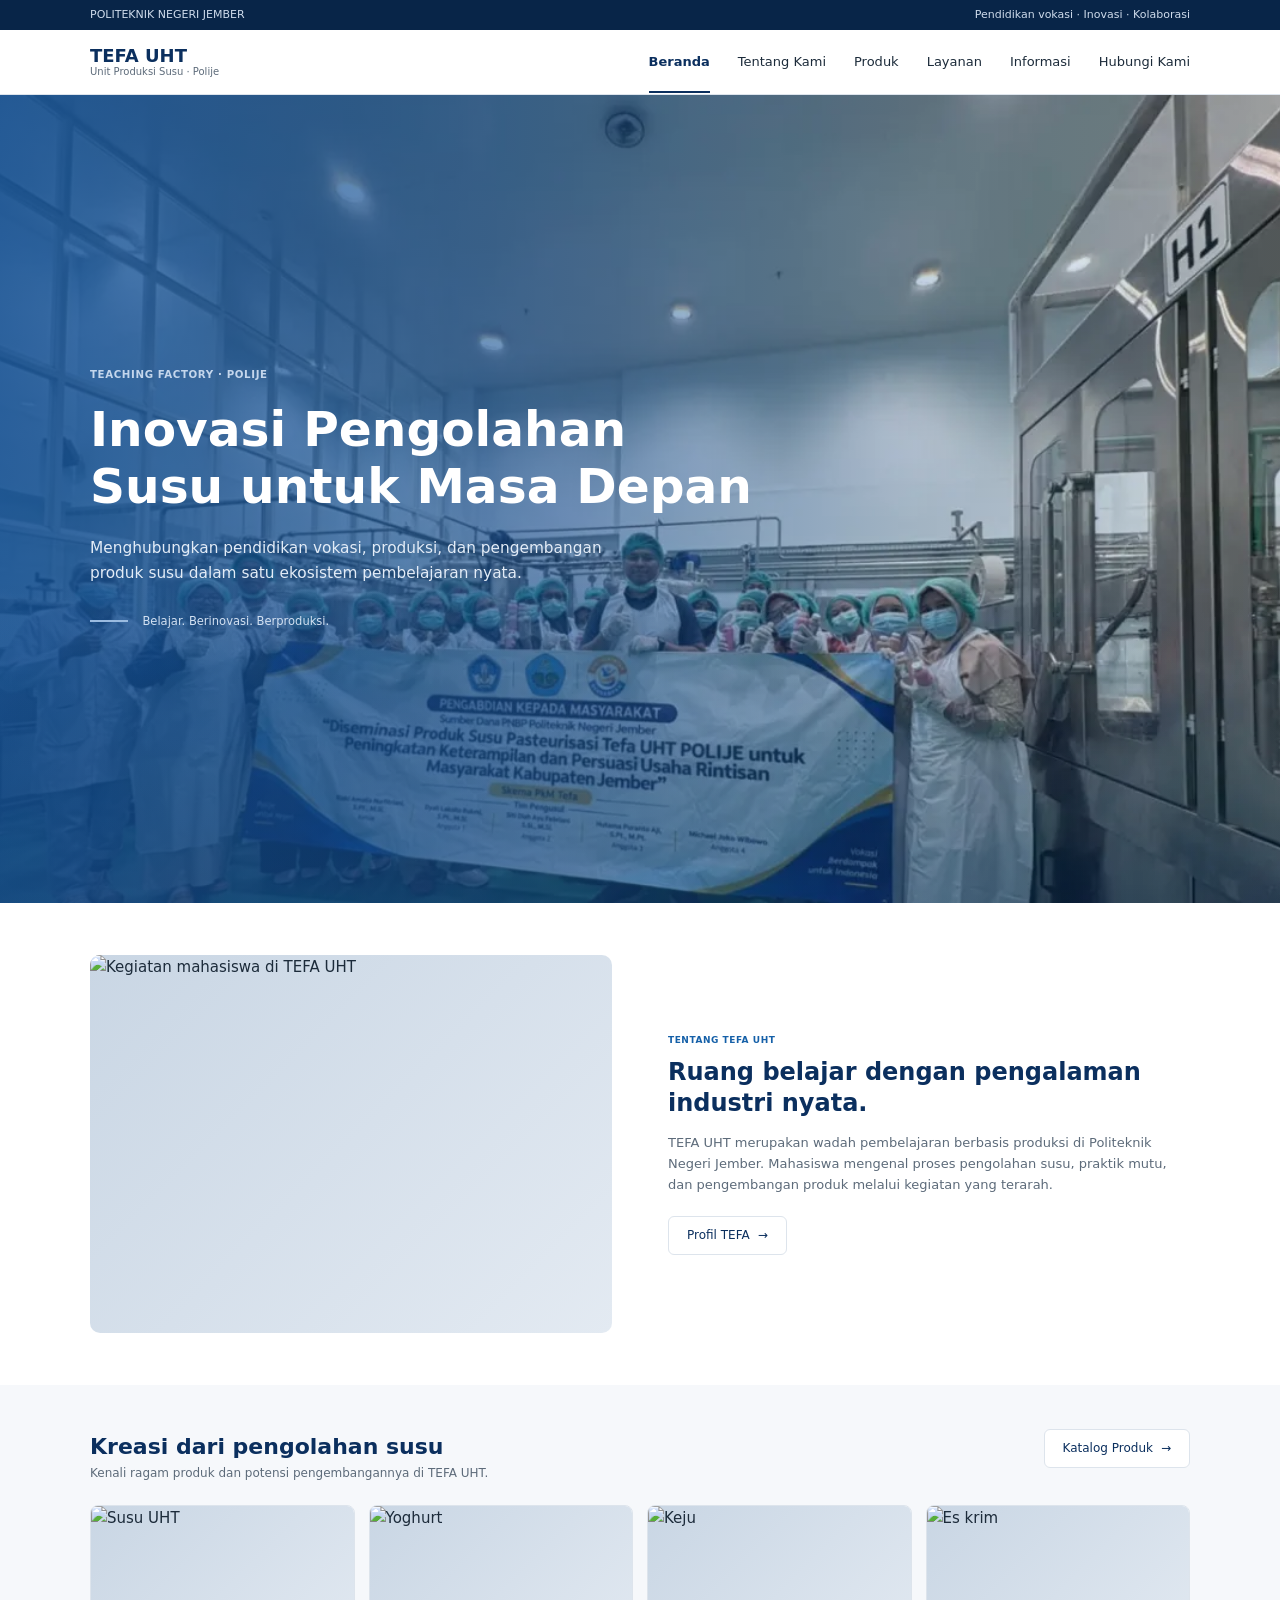
==== index.html @ 41a3616c "update" ====
<!DOCTYPE html>
<html lang="id">
<head>
  <meta charset="UTF-8">
  <meta http-equiv="refresh" content="0; url=Beranda.html">
  <title>TEFA UHT</title>
</head>
<body>
  <a href="Beranda.html">Buka TEFA UHT</a>
</body>
</html>
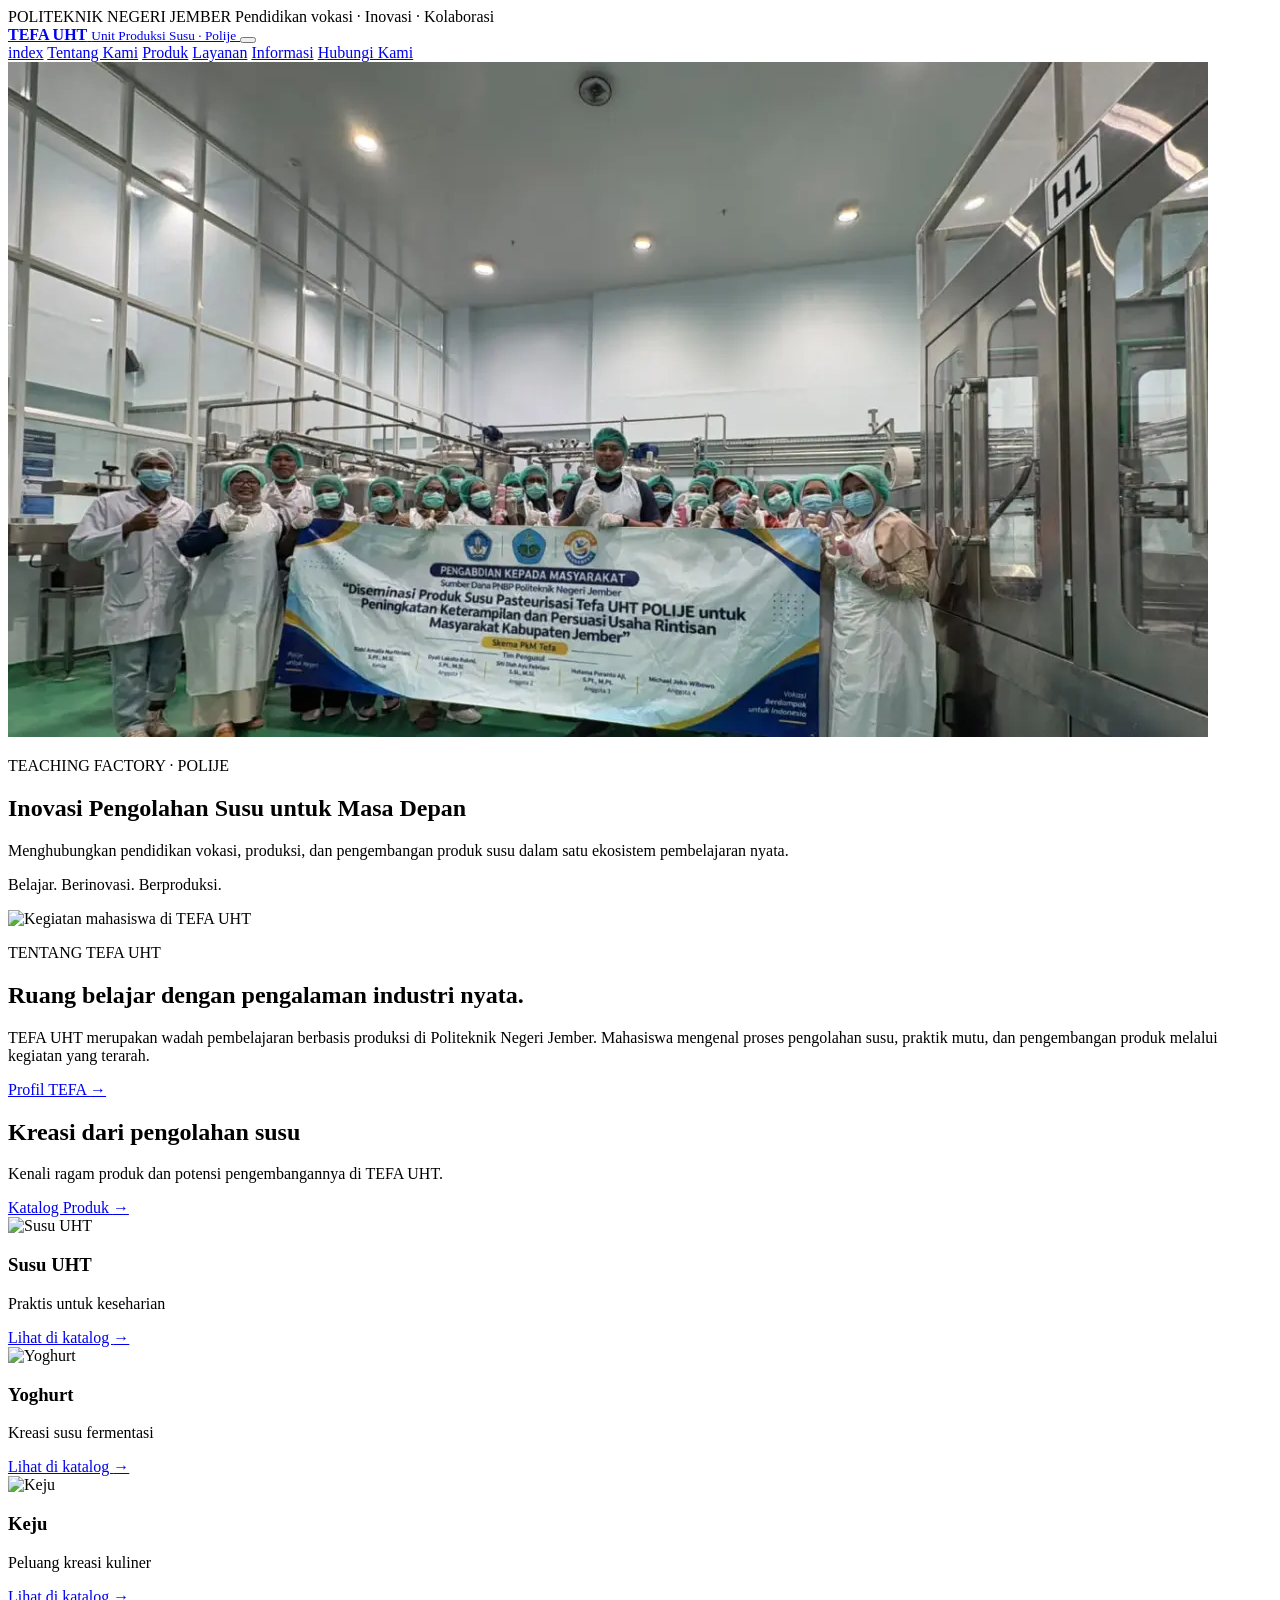
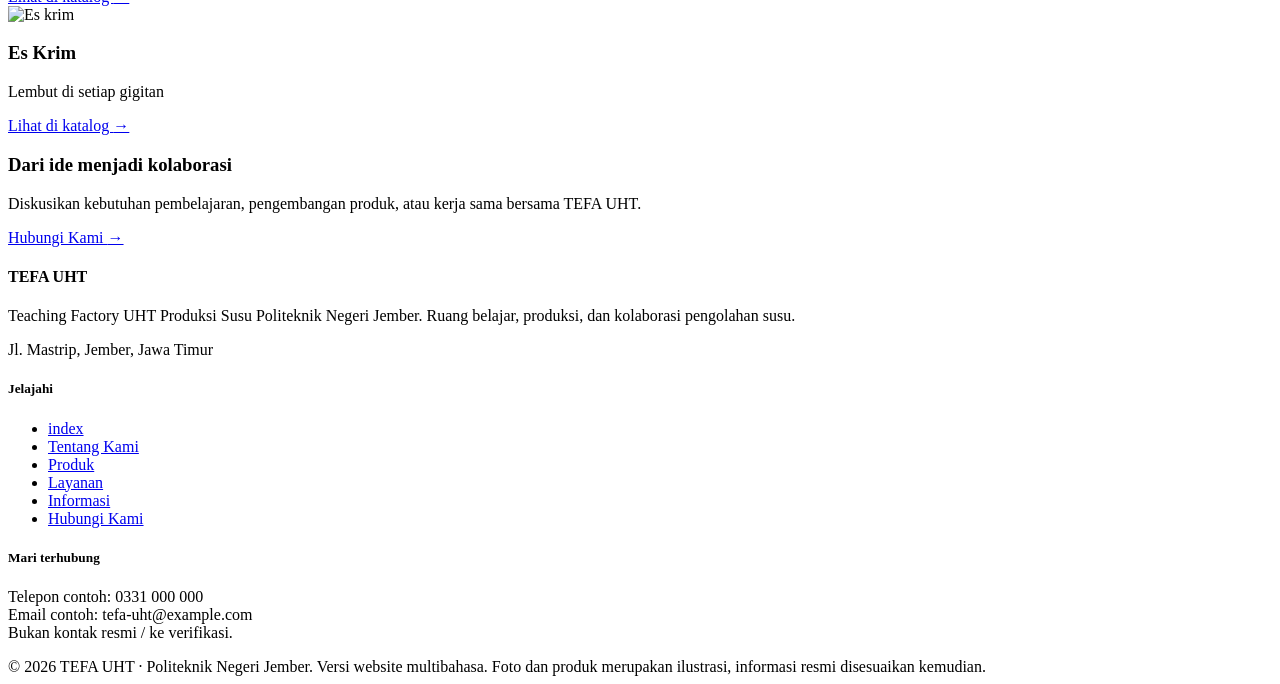
==== commit 48d034f0: "beranda to index" ====
--- a/index.html
+++ b/index.html
@@ -2,10 +2,185 @@
 <html lang="id">
 <head>
   <meta charset="UTF-8">
-  <meta http-equiv="refresh" content="0; url=Beranda.html">
-  <title>TEFA UHT</title>
+  <meta name="viewport" content="width=device-width, initial-scale=1.0">
+  <title>UHUYYY UHT</title>
+
+  <link rel="stylesheet" href="index.css">
 </head>
+
 <body>
-  <a href="Beranda.html">Buka TEFA UHT</a>
+  <!-- ===== TOP BAR: strip tipis biru tua paling atas ===== -->
+  <div class="topbar">
+    <div class="container topbar__inner">
+      <span>POLITEKNIK NEGERI JEMBER</span>
+      <span>Pendidikan vokasi · Inovasi · Kolaborasi</span>
+    </div>
+  </div>
+
+  <!-- ===== NAVBAR: logo + menu navigasi ===== -->
+  <header class="navbar">
+    <div class="container navbar__inner">
+
+      <!-- Logo; diklik kembali ke index -->
+      <a href="index.html" class="logo">
+        <strong>TEFA UHT</strong>
+        <small>Unit Produksi Susu · Polije</small>
+      </a>
+
+      <!-- Tombol hamburger (hanya tampil di HP); dikontrol script.js lewat id="navToggle" -->
+      <button class="nav-toggle" id="navToggle" aria-label="Buka menu" aria-expanded="false">
+        <span></span><span></span><span></span>
+      </button>
+
+      <!-- Menu navigasi; class "active" = halaman yang sedang dibuka -->
+      <nav class="nav" id="nav">
+        <a href="index.html" class="active">index</a>
+        <a href="tentang.html">Tentang Kami</a>
+        <a href="produk.html">Produk</a>
+        <a href="layanan.html">Layanan</a>
+        <a href="informasi.html">Informasi</a>
+        <a href="hubungi.html">Hubungi Kami</a>
+      </nav>
+    </div>
+  </header>
+
+  <main>
+
+    <!-- ===== HERO: banner dengan foto latar penuh + teks di atasnya ===== -->
+    <section class="hero">
+      <!-- Foto latar: dipasang memenuhi seluruh banner; alt = teks pengganti jika gambar gagal dimuat -->
+      <img class="hero__bg" src="foto/BANNER.webp" alt="Mesin pengolahan susu di TEFA UHT">
+      <!-- Lapisan warna biru transparan di atas foto agar teks putih mudah dibaca -->
+      <div class="hero__overlay"></div>
+
+      <!-- Teks hero (posisinya di atas foto dan overlay) -->
+      <div class="container hero__content">
+        <p class="eyebrow eyebrow--light">TEACHING FACTORY · POLIJE</p>
+        <!-- <h1> = judul utama halaman -->
+        <h1>Inovasi Pengolahan Susu untuk Masa Depan</h1>
+        <p class="hero__desc">Menghubungkan pendidikan vokasi, produksi, dan pengembangan produk susu dalam satu ekosistem pembelajaran nyata.</p>
+        <!-- <span class="line"> = garis kecil dekoratif di kiri tagline -->
+        <p class="hero__tagline"><span class="line"></span>Belajar. Berinovasi. Berproduksi.</p>
+      </div>
+    </section>
+
+    <!-- ===== TENTANG: foto kiri, penjelasan kanan ===== -->
+    <section class="about container">
+      <!-- Foto kegiatan dengan sudut membulat -->
+      <div class="img-box about__img"><img src="img/tentang.jpg" alt="Kegiatan mahasiswa di TEFA UHT"></div>
+      <div class="about__text">
+        <p class="eyebrow">TENTANG TEFA UHT</p>
+        <h2>Ruang belajar dengan pengalaman industri nyata.</h2>
+        <p>TEFA UHT merupakan wadah pembelajaran berbasis produksi di Politeknik Negeri Jember. Mahasiswa mengenal proses pengolahan susu, praktik mutu, dan pengembangan produk melalui kegiatan yang terarah.</p>
+        <!-- Link bergaya tombol (class "btn"); "arrow" = ikon panah -->
+        <a href="tentang.html" class="btn btn--outline">Profil TEFA <span class="arrow">→</span></a>
+      </div>
+    </section>
+
+    <!-- ===== PRODUK: 4 kartu produk ===== -->
+    <section class="products">
+      <div class="container">
+
+        <!-- Judul bagian + tombol katalog -->
+        <div class="products__head">
+          <div>
+            <h2>Kreasi dari pengolahan susu</h2>
+            <p>Kenali ragam produk dan potensi pengembangannya di TEFA UHT.</p>
+          </div>
+          <a href="produk.html" class="btn btn--outline">Katalog Produk <span class="arrow">→</span></a>
+        </div>
+
+        <!-- Wadah kartu (4 kolom dengan CSS Grid) -->
+        <div class="cards">
+
+          <!-- <article> = satu kartu produk yang berdiri sendiri -->
+          <article class="card">
+            <div class="img-box card__img"><img src="img/susu.jpg" alt="Susu UHT"></div>
+            <div class="card__body">
+              <h3>Susu UHT</h3>
+              <p>Praktis untuk keseharian</p>
+              <!-- Tanda # mengarah ke bagian tertentu di halaman produk -->
+              <a href="produk.html#susu-uht">Lihat di katalog <span class="arrow">→</span></a>
+            </div>
+          </article>
+
+          <article class="card">
+            <div class="img-box card__img"><img src="img/yoghurt.jpg" alt="Yoghurt"></div>
+            <div class="card__body">
+              <h3>Yoghurt</h3>
+              <p>Kreasi susu fermentasi</p>
+              <a href="produk.html#yoghurt">Lihat di katalog <span class="arrow">→</span></a>
+            </div>
+          </article>
+
+          <article class="card">
+            <div class="img-box card__img"><img src="img/keju.jpg" alt="Keju"></div>
+            <div class="card__body">
+              <h3>Keju</h3>
+              <p>Peluang kreasi kuliner</p>
+              <a href="produk.html#keju">Lihat di katalog <span class="arrow">→</span></a>
+            </div>
+          </article>
+
+          <article class="card">
+            <div class="img-box card__img"><img src="img/eskrim.jpg" alt="Es krim"></div>
+            <div class="card__body">
+              <h3>Es Krim</h3>
+              <p>Lembut di setiap gigitan</p>
+              <a href="produk.html#es-krim">Lihat di katalog <span class="arrow">→</span></a>
+            </div>
+          </article>
+        </div>
+      </div>
+    </section>
+
+    <!-- ===== CTA: banner ajakan berkolaborasi ===== -->
+    <section class="container cta-wrap">
+      <div class="cta">
+        <div>
+          <h3>Dari ide menjadi kolaborasi</h3>
+          <p>Diskusikan kebutuhan pembelajaran, pengembangan produk, atau kerja sama bersama TEFA UHT.</p>
+        </div>
+        <a href="hubungi.html" class="btn btn--primary">Hubungi Kami <span class="arrow">→</span></a>
+      </div>
+    </section>
+  </main>
+
+  <!-- ===== FOOTER: bagian bawah berlatar biru tua (3 kolom) ===== -->
+  <footer class="footer">
+    <div class="container footer__grid">
+
+      <!-- Kolom 1: profil & alamat -->
+      <div class="footer__brand">
+        <h4>TEFA UHT</h4>
+        <p>Teaching Factory UHT Produksi Susu Politeknik Negeri Jember. Ruang belajar, produksi, dan kolaborasi pengolahan susu.</p>
+        <p class="footer__addr">Jl. Mastrip, Jember, Jawa Timur</p>
+      </div>
+
+      <!-- Kolom 2: daftar link (<ul> = daftar, <li> = item) -->
+      <div>
+        <h5>Jelajahi</h5>
+        <ul class="footer__links">
+          <li><a href="index.html">index</a></li>
+          <li><a href="tentang.html">Tentang Kami</a></li>
+          <li><a href="produk.html">Produk</a></li>
+          <li><a href="layanan.html">Layanan</a></li>
+          <li><a href="informasi.html">Informasi</a></li>
+          <li><a href="hubungi.html">Hubungi Kami</a></li>
+        </ul>
+      </div>
+
+      <!-- Kolom 3: kontak; <br> = pindah baris -->
+      <div>
+        <h5>Mari terhubung</h5>
+        <p class="footer__contact">Telepon contoh: 0331 000 000<br>Email contoh: tefa-uht@example.com<br>Bukan kontak resmi / ke verifikasi.</p>
+      </div>
+    </div>
+    <div class="container footer__bottom">
+      © <span id="year">2026</span> TEFA UHT · Politeknik Negeri Jember. Versi website multibahasa. Foto dan produk merupakan ilustrasi, informasi resmi disesuaikan kemudian.
+    </div>
+  </footer>
+
+  <script src="index.js"></script>
 </body>
 </html>
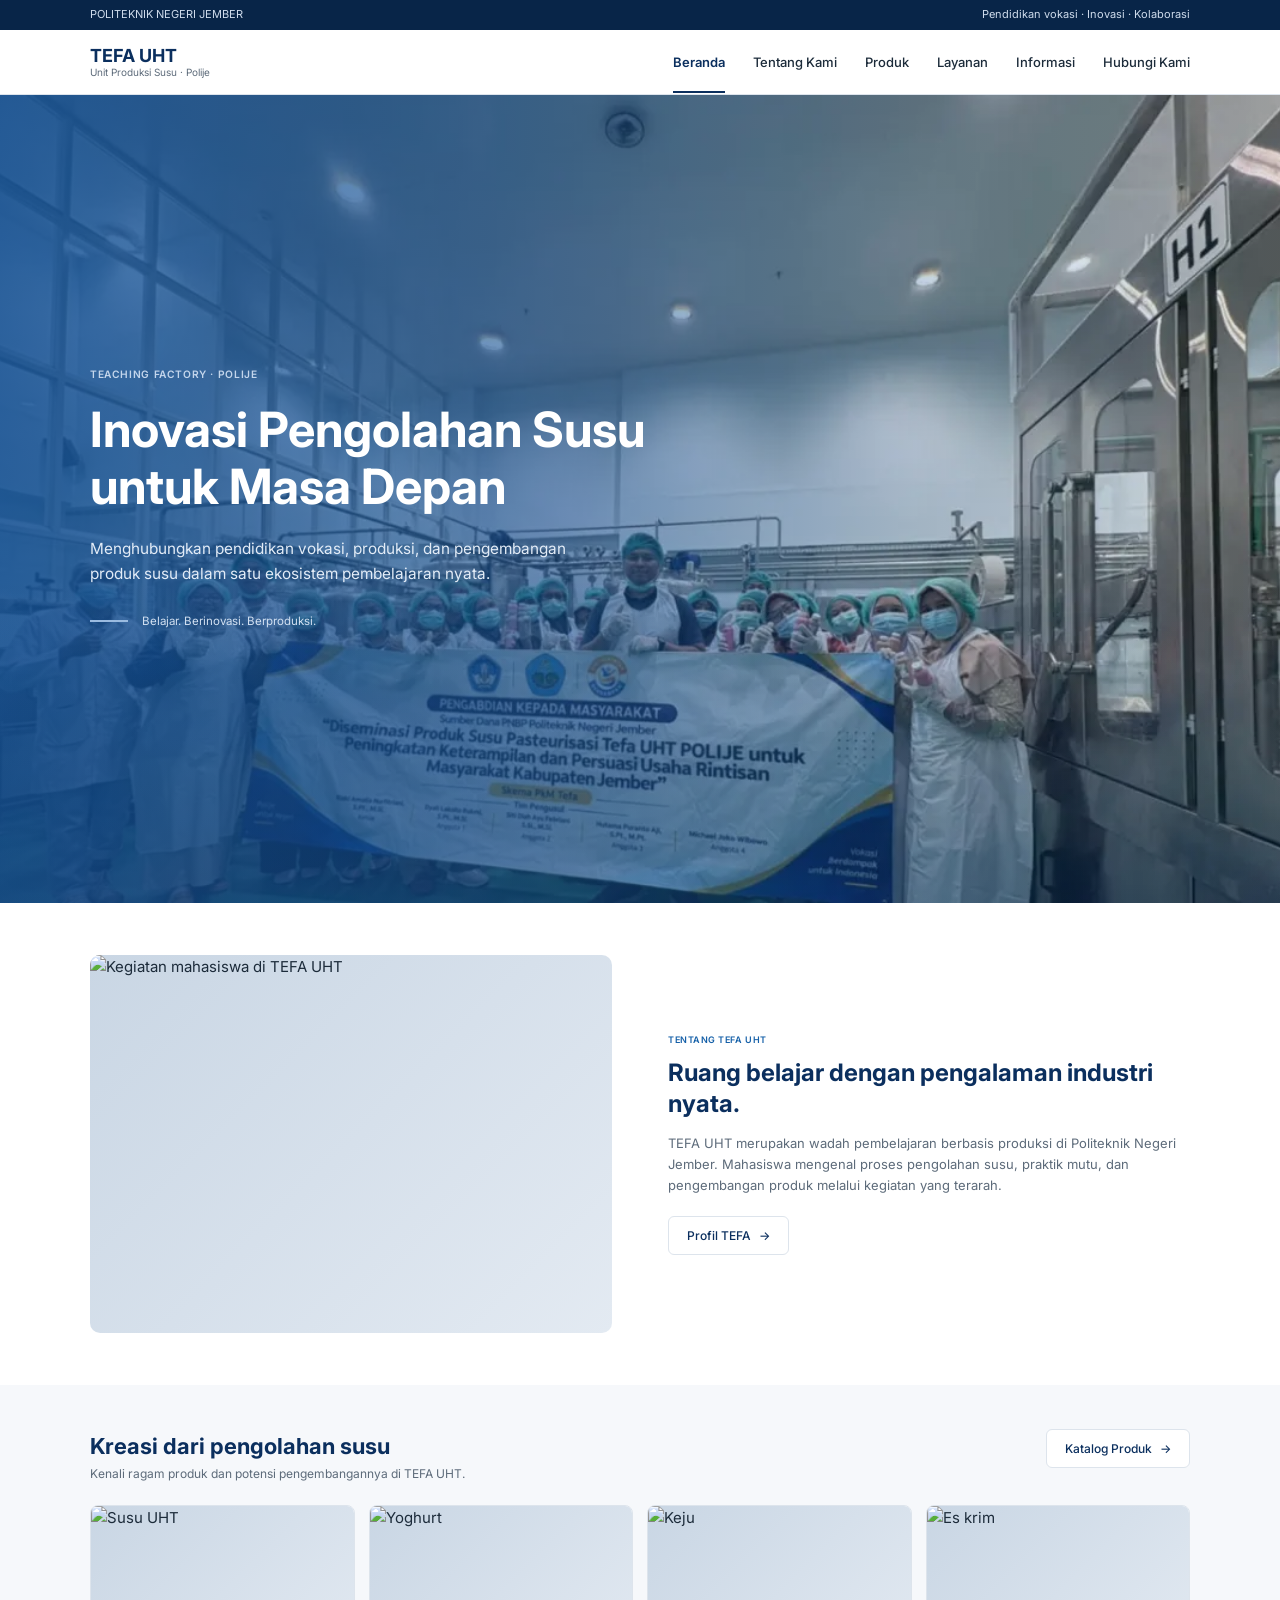
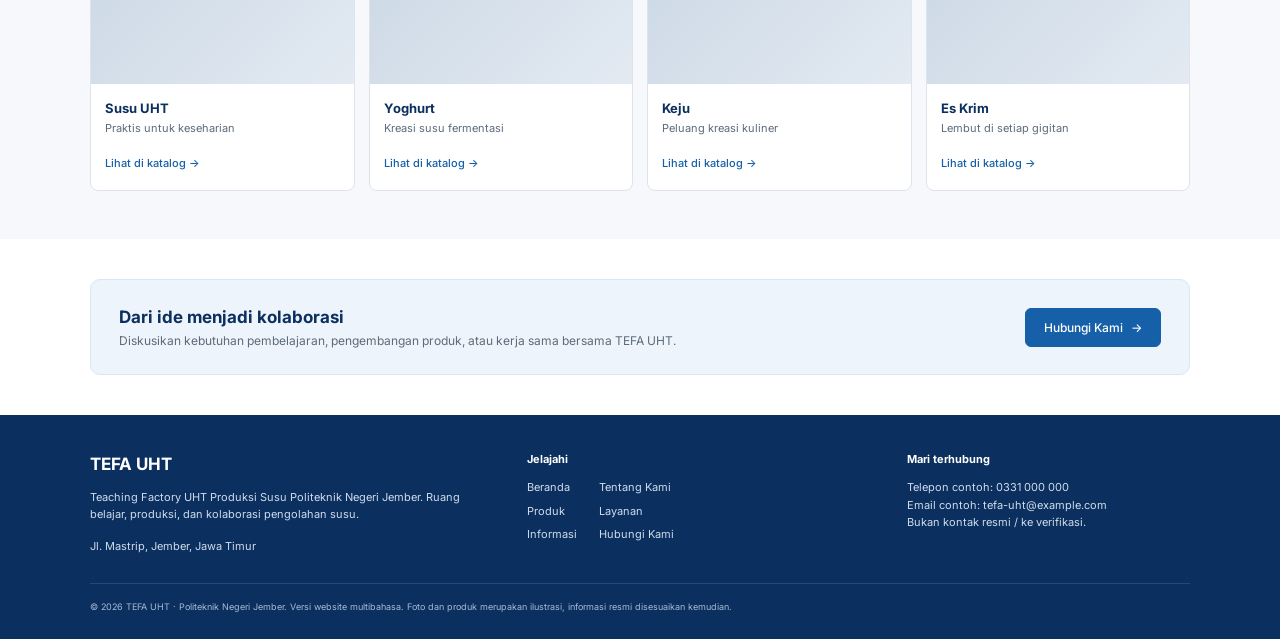
==== commit 1bb40eb0: "beranda" ====
--- a/index.html
+++ b/index.html
@@ -2,185 +2,10 @@
 <html lang="id">
 <head>
   <meta charset="UTF-8">
-  <meta name="viewport" content="width=device-width, initial-scale=1.0">
-  <title>UHUYYY UHT</title>
-
-  <link rel="stylesheet" href="index.css">
+  <meta http-equiv="refresh" content="0; url=Beranda.html">
+  <title>TEFA UHT</title>
 </head>
-
 <body>
-  <!-- ===== TOP BAR: strip tipis biru tua paling atas ===== -->
-  <div class="topbar">
-    <div class="container topbar__inner">
-      <span>POLITEKNIK NEGERI JEMBER</span>
-      <span>Pendidikan vokasi · Inovasi · Kolaborasi</span>
-    </div>
-  </div>
-
-  <!-- ===== NAVBAR: logo + menu navigasi ===== -->
-  <header class="navbar">
-    <div class="container navbar__inner">
-
-      <!-- Logo; diklik kembali ke index -->
-      <a href="index.html" class="logo">
-        <strong>TEFA UHT</strong>
-        <small>Unit Produksi Susu · Polije</small>
-      </a>
-
-      <!-- Tombol hamburger (hanya tampil di HP); dikontrol script.js lewat id="navToggle" -->
-      <button class="nav-toggle" id="navToggle" aria-label="Buka menu" aria-expanded="false">
-        <span></span><span></span><span></span>
-      </button>
-
-      <!-- Menu navigasi; class "active" = halaman yang sedang dibuka -->
-      <nav class="nav" id="nav">
-        <a href="index.html" class="active">index</a>
-        <a href="tentang.html">Tentang Kami</a>
-        <a href="produk.html">Produk</a>
-        <a href="layanan.html">Layanan</a>
-        <a href="informasi.html">Informasi</a>
-        <a href="hubungi.html">Hubungi Kami</a>
-      </nav>
-    </div>
-  </header>
-
-  <main>
-
-    <!-- ===== HERO: banner dengan foto latar penuh + teks di atasnya ===== -->
-    <section class="hero">
-      <!-- Foto latar: dipasang memenuhi seluruh banner; alt = teks pengganti jika gambar gagal dimuat -->
-      <img class="hero__bg" src="foto/BANNER.webp" alt="Mesin pengolahan susu di TEFA UHT">
-      <!-- Lapisan warna biru transparan di atas foto agar teks putih mudah dibaca -->
-      <div class="hero__overlay"></div>
-
-      <!-- Teks hero (posisinya di atas foto dan overlay) -->
-      <div class="container hero__content">
-        <p class="eyebrow eyebrow--light">TEACHING FACTORY · POLIJE</p>
-        <!-- <h1> = judul utama halaman -->
-        <h1>Inovasi Pengolahan Susu untuk Masa Depan</h1>
-        <p class="hero__desc">Menghubungkan pendidikan vokasi, produksi, dan pengembangan produk susu dalam satu ekosistem pembelajaran nyata.</p>
-        <!-- <span class="line"> = garis kecil dekoratif di kiri tagline -->
-        <p class="hero__tagline"><span class="line"></span>Belajar. Berinovasi. Berproduksi.</p>
-      </div>
-    </section>
-
-    <!-- ===== TENTANG: foto kiri, penjelasan kanan ===== -->
-    <section class="about container">
-      <!-- Foto kegiatan dengan sudut membulat -->
-      <div class="img-box about__img"><img src="img/tentang.jpg" alt="Kegiatan mahasiswa di TEFA UHT"></div>
-      <div class="about__text">
-        <p class="eyebrow">TENTANG TEFA UHT</p>
-        <h2>Ruang belajar dengan pengalaman industri nyata.</h2>
-        <p>TEFA UHT merupakan wadah pembelajaran berbasis produksi di Politeknik Negeri Jember. Mahasiswa mengenal proses pengolahan susu, praktik mutu, dan pengembangan produk melalui kegiatan yang terarah.</p>
-        <!-- Link bergaya tombol (class "btn"); "arrow" = ikon panah -->
-        <a href="tentang.html" class="btn btn--outline">Profil TEFA <span class="arrow">→</span></a>
-      </div>
-    </section>
-
-    <!-- ===== PRODUK: 4 kartu produk ===== -->
-    <section class="products">
-      <div class="container">
-
-        <!-- Judul bagian + tombol katalog -->
-        <div class="products__head">
-          <div>
-            <h2>Kreasi dari pengolahan susu</h2>
-            <p>Kenali ragam produk dan potensi pengembangannya di TEFA UHT.</p>
-          </div>
-          <a href="produk.html" class="btn btn--outline">Katalog Produk <span class="arrow">→</span></a>
-        </div>
-
-        <!-- Wadah kartu (4 kolom dengan CSS Grid) -->
-        <div class="cards">
-
-          <!-- <article> = satu kartu produk yang berdiri sendiri -->
-          <article class="card">
-            <div class="img-box card__img"><img src="img/susu.jpg" alt="Susu UHT"></div>
-            <div class="card__body">
-              <h3>Susu UHT</h3>
-              <p>Praktis untuk keseharian</p>
-              <!-- Tanda # mengarah ke bagian tertentu di halaman produk -->
-              <a href="produk.html#susu-uht">Lihat di katalog <span class="arrow">→</span></a>
-            </div>
-          </article>
-
-          <article class="card">
-            <div class="img-box card__img"><img src="img/yoghurt.jpg" alt="Yoghurt"></div>
-            <div class="card__body">
-              <h3>Yoghurt</h3>
-              <p>Kreasi susu fermentasi</p>
-              <a href="produk.html#yoghurt">Lihat di katalog <span class="arrow">→</span></a>
-            </div>
-          </article>
-
-          <article class="card">
-            <div class="img-box card__img"><img src="img/keju.jpg" alt="Keju"></div>
-            <div class="card__body">
-              <h3>Keju</h3>
-              <p>Peluang kreasi kuliner</p>
-              <a href="produk.html#keju">Lihat di katalog <span class="arrow">→</span></a>
-            </div>
-          </article>
-
-          <article class="card">
-            <div class="img-box card__img"><img src="img/eskrim.jpg" alt="Es krim"></div>
-            <div class="card__body">
-              <h3>Es Krim</h3>
-              <p>Lembut di setiap gigitan</p>
-              <a href="produk.html#es-krim">Lihat di katalog <span class="arrow">→</span></a>
-            </div>
-          </article>
-        </div>
-      </div>
-    </section>
-
-    <!-- ===== CTA: banner ajakan berkolaborasi ===== -->
-    <section class="container cta-wrap">
-      <div class="cta">
-        <div>
-          <h3>Dari ide menjadi kolaborasi</h3>
-          <p>Diskusikan kebutuhan pembelajaran, pengembangan produk, atau kerja sama bersama TEFA UHT.</p>
-        </div>
-        <a href="hubungi.html" class="btn btn--primary">Hubungi Kami <span class="arrow">→</span></a>
-      </div>
-    </section>
-  </main>
-
-  <!-- ===== FOOTER: bagian bawah berlatar biru tua (3 kolom) ===== -->
-  <footer class="footer">
-    <div class="container footer__grid">
-
-      <!-- Kolom 1: profil & alamat -->
-      <div class="footer__brand">
-        <h4>TEFA UHT</h4>
-        <p>Teaching Factory UHT Produksi Susu Politeknik Negeri Jember. Ruang belajar, produksi, dan kolaborasi pengolahan susu.</p>
-        <p class="footer__addr">Jl. Mastrip, Jember, Jawa Timur</p>
-      </div>
-
-      <!-- Kolom 2: daftar link (<ul> = daftar, <li> = item) -->
-      <div>
-        <h5>Jelajahi</h5>
-        <ul class="footer__links">
-          <li><a href="index.html">index</a></li>
-          <li><a href="tentang.html">Tentang Kami</a></li>
-          <li><a href="produk.html">Produk</a></li>
-          <li><a href="layanan.html">Layanan</a></li>
-          <li><a href="informasi.html">Informasi</a></li>
-          <li><a href="hubungi.html">Hubungi Kami</a></li>
-        </ul>
-      </div>
-
-      <!-- Kolom 3: kontak; <br> = pindah baris -->
-      <div>
-        <h5>Mari terhubung</h5>
-        <p class="footer__contact">Telepon contoh: 0331 000 000<br>Email contoh: tefa-uht@example.com<br>Bukan kontak resmi / ke verifikasi.</p>
-      </div>
-    </div>
-    <div class="container footer__bottom">
-      © <span id="year">2026</span> TEFA UHT · Politeknik Negeri Jember. Versi website multibahasa. Foto dan produk merupakan ilustrasi, informasi resmi disesuaikan kemudian.
-    </div>
-  </footer>
-
-  <script src="index.js"></script>
+  <a href="Beranda.html">Buka TEFA UHT</a>
 </body>
 </html>
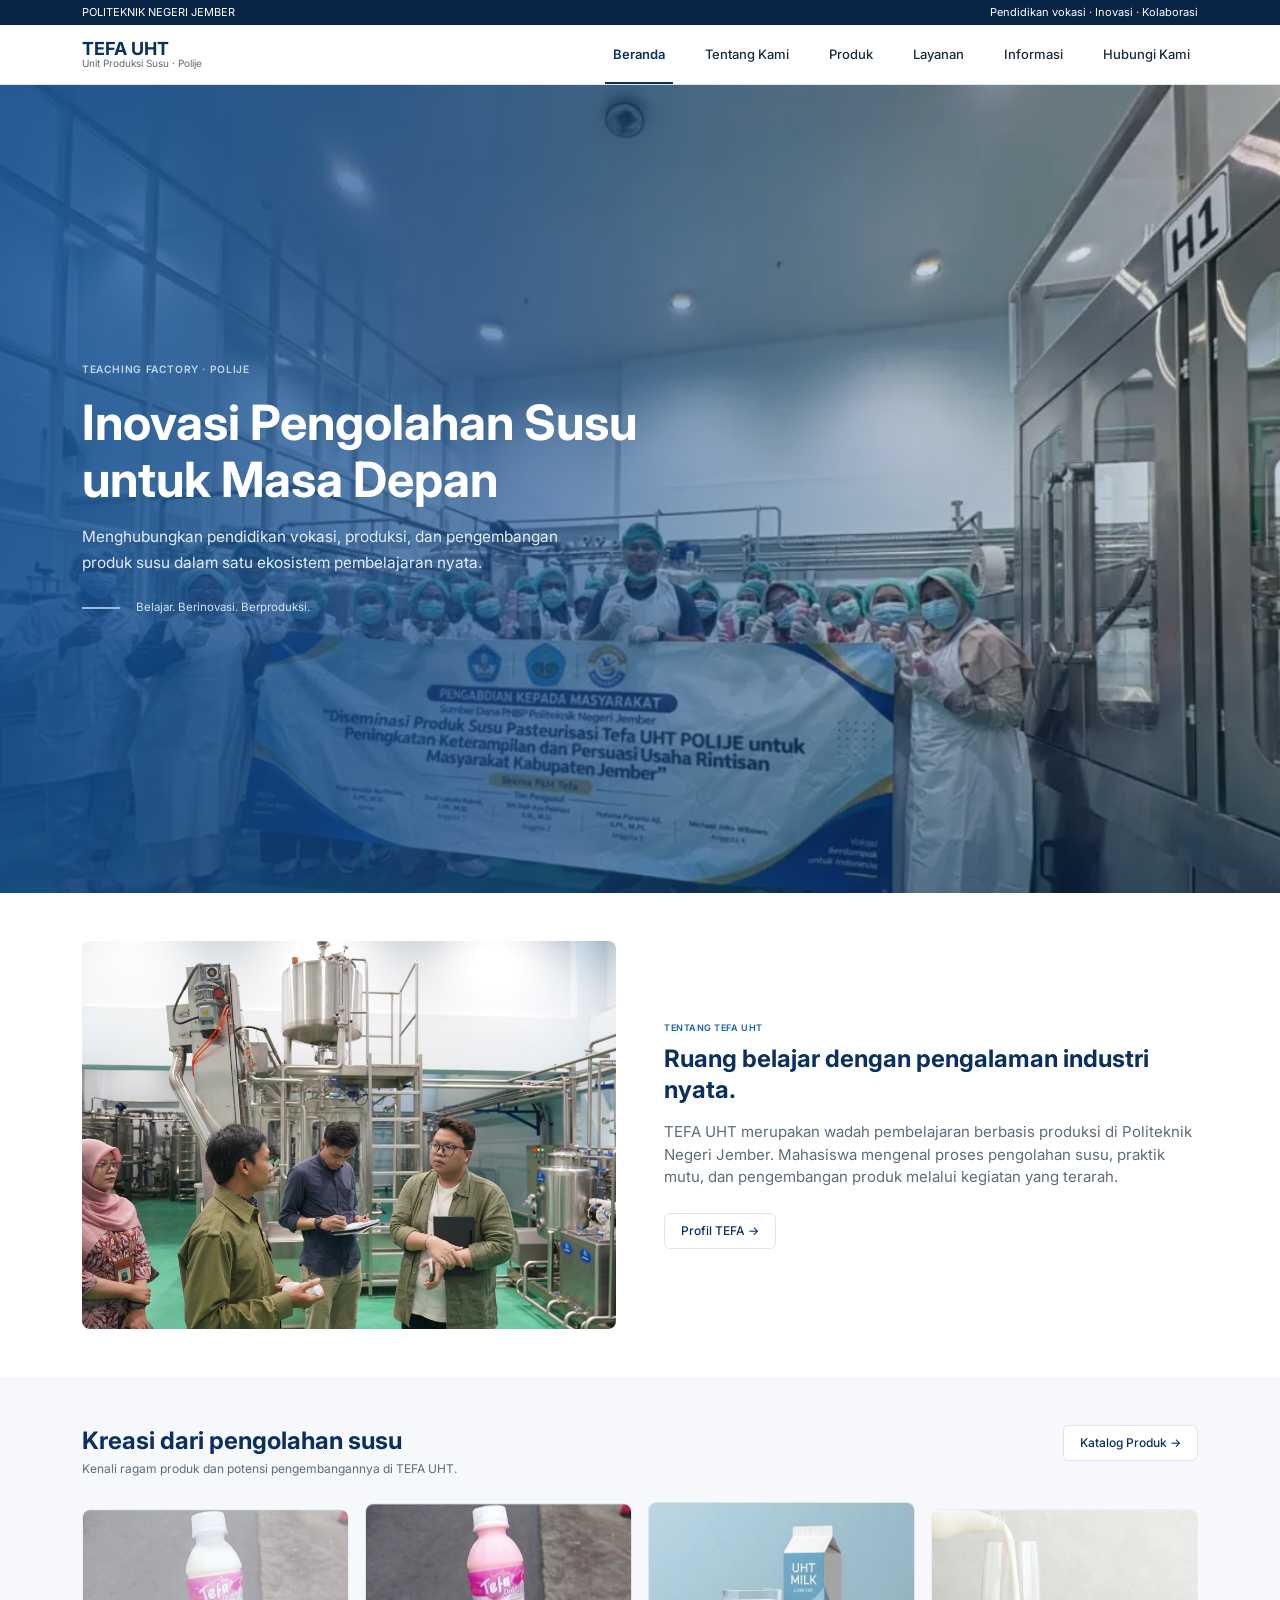
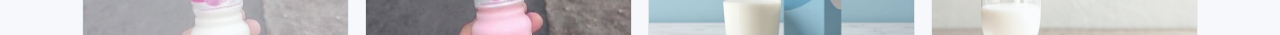
==== commit faad1760: "update: menggabungkan dan memperbarui file css dan js menjadi 1 dan menambahkan bootstrap dan memper" ====
--- a/index.html
+++ b/index.html
@@ -1,11 +1,20 @@
+
 <!DOCTYPE html>
 <html lang="id">
 <head>
-  <meta charset="UTF-8">
-  <meta http-equiv="refresh" content="0; url=Beranda.html">
-  <title>TEFA UHT</title>
+    <meta charset="UTF-8">
+    <meta name="viewport" content="width=device-width, initial-scale=1.0">
+    <title>TEFA UHT</title>
+
+    <script>
+        window.addEventListener("load", function() {
+            setTimeout(function() {
+                window.location.replace("Beranda.html");
+            }, 1000);
+        });
+    </script>
 </head>
 <body>
-  <a href="Beranda.html">Buka TEFA UHT</a>
+    <p>Memuat halaman TEFA UHT...</p>
 </body>
 </html>
